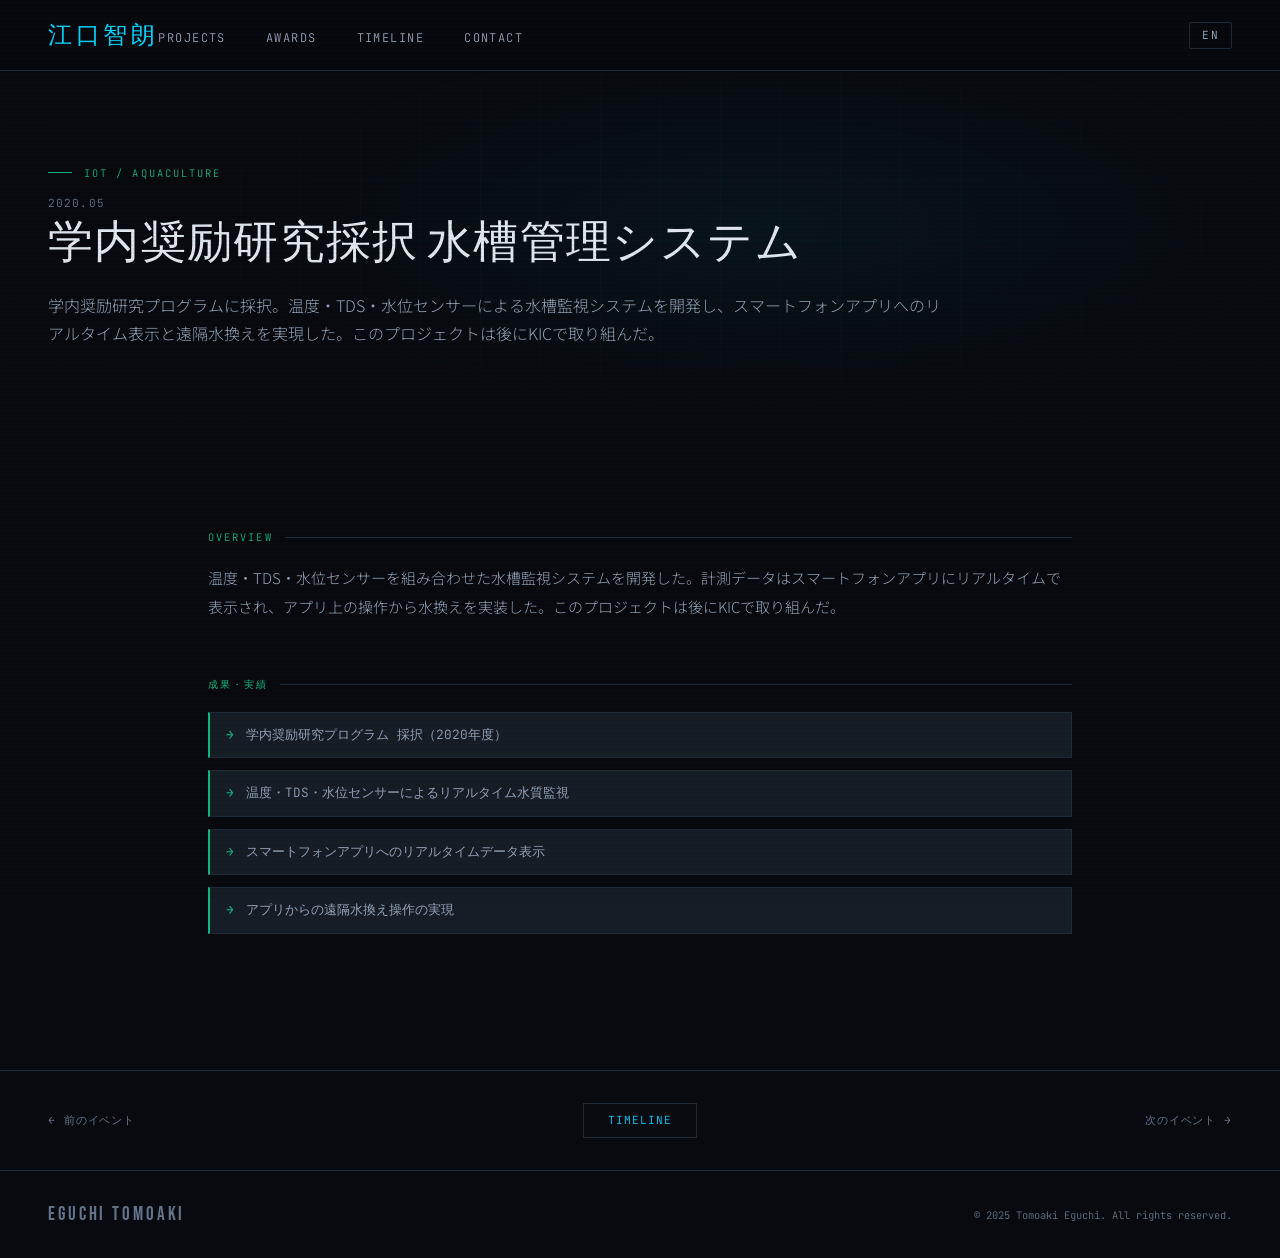
==== pages/2020-aqua-research.html @ 904ca2bc "up" ====
<!DOCTYPE html>
<html lang="ja">
<head>
<meta charset="UTF-8">
<meta name="viewport" content="width=device-width, initial-scale=1.0">
<title>奨励研究採択 水槽管理システム | 江口智朗</title>
<link rel="preconnect" href="https://fonts.googleapis.com">
<link href="https://fonts.googleapis.com/css2?family=Bebas+Neue&family=Noto+Sans+JP:wght@300;400;700&family=JetBrains+Mono:wght@300;400&display=swap" rel="stylesheet">
<link rel="stylesheet" href="../style.css">
<style>
  :root { --cat-color: #10b981; }
</style>
</head>
<body>




<nav>
  <a href="../index.html" class="nav-logo">江口智朗</a>
  <ul class="nav-links">
    <li><a href="../index.html#projects">Projects</a></li>
    <li><a href="../index.html#awards">Awards</a></li>
    <li><a href="../index.html#timeline">Timeline</a></li>
    <li><a href="../index.html#contact">Contact</a></li>
  </ul>
</nav>

<section class="detail-hero">
  <div class="detail-hero-bg"></div>
  <div class="detail-hero-grid"></div>
  <div class="detail-hero-content">
    <div class="detail-category">IoT / Aquaculture</div>
    <div class="detail-date">2020.05</div>
    <div class="detail-title" data-ja="学内奨励研究採択 水槽管理システム" data-en="School Research Grant — Aquarium Management System">学内奨励研究採択 水槽管理システム</div>
    <p class="detail-overview" data-ja="学内奨励研究プログラムに採択。温度・TDS・水位センサーによる水槽監視システムを開発し、スマートフォンアプリへのリアルタイム表示と遠隔水換えを実現した。このプロジェクトは後にKICで取り組んだ。" data-en="Selected for the school's encouragement research program. Developed an aquarium monitoring system using temperature, TDS, and water level sensors, with real-time display on a smartphone app and remote water replacement control.">学内奨励研究プログラムに採択。温度・TDS・水位センサーによる水槽監視システムを開発し、スマートフォンアプリへのリアルタイム表示と遠隔水換えを実現した。このプロジェクトは後にKICで取り組んだ。</p>
  </div>
</section>

<div class="detail-body">
  <div class="detail-section fade-in">
    <div class="detail-section-title">Overview</div>
    <p class="detail-text" data-ja="温度・TDS・水位センサーを組み合わせた水槽監視システムを開発した。計測データはスマートフォンアプリにリアルタイムで表示され、アプリ上の操作から水換えを遠隔実行できる仕組みを構築した。このプロジェクトは後にKICで取り組んだ。" data-en="Developed an aquarium monitoring system combining temperature, TDS, and water level sensors. Measurement data is displayed in real time on a smartphone app, and water replacement can be triggered remotely from the app. This project became the starting point for the business model developed at KIC.">温度・TDS・水位センサーを組み合わせた水槽監視システムを開発した。計測データはスマートフォンアプリにリアルタイムで表示され、アプリ上の操作から水換えを実装した。このプロジェクトは後にKICで取り組んだ。</p>
  </div>

  <div class="detail-section fade-in">
    <div class="detail-section-title" data-ja="成果・実績" data-en="Achievements">成果・実績</div>
    <ul class="detail-list">
      <li data-ja="学内奨励研究プログラム 採択（2020年度）" data-en="Selected for School Encouragement Research Program (FY2020)">学内奨励研究プログラム 採択（2020年度）</li>
      <li data-ja="温度・TDS・水位センサーによるリアルタイム水質監視" data-en="Real-time water quality monitoring via temperature, TDS, and water level sensors">温度・TDS・水位センサーによるリアルタイム水質監視</li>
      <li data-ja="スマートフォンアプリへのリアルタイムデータ表示" data-en="Real-time data display on smartphone app">スマートフォンアプリへのリアルタイムデータ表示</li>
      <li data-ja="アプリからの遠隔水換え操作の実現" data-en="Remote water replacement control via smartphone app">アプリからの遠隔水換え操作の実現</li>
    </ul>
  </div>

</div>

<div class="detail-pagination">
  <a href="2020-kosen-entry.html" class="prev" data-ja="← 前のイベント" data-en="← Previous">← 前のイベント</a>
  <a href="../index.html#timeline" class="back">Timeline</a>
  <a href="2020-robocon.html" class="next" data-ja="次のイベント →" data-en="Next →">次のイベント →</a>
</div>

<footer>
  <div class="footer-logo">EGUCHI TOMOAKI</div>
  <div class="footer-copy">© 2025 Tomoaki Eguchi. All rights reserved.</div>
</footer>

<script>
  window.addEventListener('DOMContentLoaded', function () {
    document.querySelectorAll('.fade-in').forEach(function (el, i) {
      setTimeout(function () { el.classList.add('visible'); }, 100 + i * 80);
    });
  });
</script>
<script src="../lang.js"></script>
</body>
</html>
---- style.css ----
/* =============================================
   共通スタイル — Tomoaki Eguchi Portfolio
   ============================================= */

:root {
  --bg: #080a0f;
  --bg2: #0d1117;
  --bg3: #131920;
  --surface: #161d26;
  --border: #1e2c3a;
  --accent: #00d4ff;
  --accent2: #7c3aed;
  --accent3: #10b981;
  --text: #e2e8f0;
  --text-muted: #64748b;
  --text-dim: #94a3b8;
  --drone: #00d4ff;
  --robocon: #f59e0b;
  --aqua: #10b981;
  --biz: #a78bfa;
}

*, *::before, *::after { box-sizing: border-box; margin: 0; padding: 0; }

html { scroll-behavior: smooth; }

body {
  background: var(--bg);
  color: var(--text);
  font-family: 'Noto Sans JP', sans-serif;
  font-weight: 300;
  overflow-x: hidden;
}

/* Custom cursor */
.cursor {
  width: 8px; height: 8px;
  background: var(--accent);
  border-radius: 50%;
  position: fixed;
  pointer-events: none;
  z-index: 9999;
  transition: transform 0.1s;
  mix-blend-mode: screen;
}
.cursor-ring {
  width: 32px; height: 32px;
  border: 1px solid rgba(0,212,255,0.4);
  border-radius: 50%;
  position: fixed;
  pointer-events: none;
  z-index: 9998;
  transition: all 0.15s ease;
}

/* Scrollbar */
::-webkit-scrollbar { width: 4px; }
::-webkit-scrollbar-track { background: var(--bg); }
::-webkit-scrollbar-thumb { background: var(--accent); border-radius: 2px; }

/* NAV */
nav {
  position: fixed; top: 0; left: 0; right: 0; z-index: 100;
  display: flex; align-items: center; justify-content: space-between;
  padding: 1.2rem 3rem;
  background: rgba(8,10,15,0.85);
  backdrop-filter: blur(20px);
  border-bottom: 1px solid var(--border);
}
.nav-logo {
  font-family: 'Bebas Neue', sans-serif;
  font-size: 1.5rem;
  letter-spacing: 0.15em;
  color: var(--accent);
  text-decoration: none;
}
.nav-links { display: flex; gap: 2.5rem; list-style: none; }
.nav-links a {
  color: var(--text-dim);
  text-decoration: none;
  font-size: 0.75rem;
  letter-spacing: 0.12em;
  text-transform: uppercase;
  font-family: 'JetBrains Mono', monospace;
  transition: color 0.3s;
  position: relative;
}
.nav-links a::after {
  content: '';
  position: absolute; bottom: -3px; left: 0; right: 0; height: 1px;
  background: var(--accent);
  transform: scaleX(0);
  transition: transform 0.3s;
}
.nav-links a:hover { color: var(--accent); }
.nav-links a:hover::after { transform: scaleX(1); }

/* FOOTER */
footer {
  padding: 2rem 3rem;
  border-top: 1px solid var(--border);
  display: flex; justify-content: space-between; align-items: center;
}
.footer-logo {
  font-family: 'Bebas Neue', sans-serif;
  font-size: 1.2rem;
  color: var(--text-muted);
  letter-spacing: 0.15em;
}
.footer-copy {
  font-family: 'JetBrains Mono', monospace;
  font-size: 0.65rem;
  color: var(--text-muted);
}

/* Buttons */
.btn-primary {
  padding: 0.85rem 2rem;
  background: var(--accent);
  color: var(--bg);
  border: none;
  border-radius: 2px;
  font-family: 'JetBrains Mono', monospace;
  font-size: 0.75rem;
  letter-spacing: 0.1em;
  text-transform: uppercase;
  text-decoration: none;
  transition: all 0.3s;
  font-weight: 400;
  display: inline-block;
}
.btn-primary:hover { background: #fff; transform: translateY(-2px); }
.btn-outline {
  padding: 0.85rem 2rem;
  background: transparent;
  color: var(--text-dim);
  border: 1px solid var(--border);
  border-radius: 2px;
  font-family: 'JetBrains Mono', monospace;
  font-size: 0.75rem;
  letter-spacing: 0.1em;
  text-transform: uppercase;
  text-decoration: none;
  transition: all 0.3s;
  display: inline-block;
}
.btn-outline:hover { border-color: var(--accent); color: var(--accent); }

/* ANIMATIONS */
@keyframes fadeUp {
  from { opacity: 0; transform: translateY(20px); }
  to { opacity: 1; transform: translateY(0); }
}

.fade-in {
  opacity: 0;
  transform: translateY(30px);
  transition: opacity 0.7s ease, transform 0.7s ease;
}
.fade-in.visible {
  opacity: 1;
  transform: translateY(0);
}

/* Glitch effect */
@keyframes glitch {
  0% { text-shadow: 2px 0 var(--accent), -2px 0 var(--accent2); }
  25% { text-shadow: -2px 0 var(--accent), 2px 0 var(--accent2); }
  50% { text-shadow: 2px 2px var(--accent3), -2px -2px var(--accent2); }
  75% { text-shadow: -2px 2px var(--accent), 2px -2px var(--accent3); }
  100% { text-shadow: none; }
}

/* Scanline overlay */
body::after {
  content: '';
  position: fixed; inset: 0;
  background: repeating-linear-gradient(
    0deg, transparent, transparent 2px,
    rgba(0,0,0,0.03) 2px, rgba(0,0,0,0.03) 4px
  );
  pointer-events: none;
  z-index: 9990;
}

/* =============================================
   詳細ページ共通スタイル
   ============================================= */

/* Detail Hero */
.detail-hero {
  min-height: 50vh;
  display: flex; align-items: center;
  padding: 8rem 3rem 4rem;
  position: relative;
  overflow: hidden;
}
.detail-hero-bg {
  position: absolute; inset: 0;
  background:
    radial-gradient(ellipse 60% 60% at 60% 50%, var(--hero-glow, rgba(0,212,255,0.05)) 0%, transparent 70%);
}
.detail-hero-grid {
  position: absolute; inset: 0;
  background-image:
    linear-gradient(rgba(0,212,255,0.03) 1px, transparent 1px),
    linear-gradient(90deg, rgba(0,212,255,0.03) 1px, transparent 1px);
  background-size: 60px 60px;
  mask-image: radial-gradient(ellipse 80% 80% at 50% 50%, black 0%, transparent 100%);
}
.detail-hero-content {
  position: relative; z-index: 1;
  max-width: 900px;
}
.detail-category {
  font-family: 'JetBrains Mono', monospace;
  font-size: 0.65rem;
  letter-spacing: 0.2em;
  text-transform: uppercase;
  color: var(--cat-color, var(--accent));
  margin-bottom: 1rem;
  display: flex; align-items: center; gap: 0.75rem;
  opacity: 0;
  animation: fadeUp 0.8s 0.1s forwards;
}
.detail-category::before {
  content: '';
  width: 24px; height: 1px;
  background: var(--cat-color, var(--accent));
}
.detail-date {
  font-family: 'JetBrains Mono', monospace;
  font-size: 0.7rem;
  color: var(--text-muted);
  letter-spacing: 0.1em;
  margin-bottom: 0.75rem;
  opacity: 0;
  animation: fadeUp 0.8s 0.2s forwards;
}
.detail-title {
  font-family: 'Bebas Neue', sans-serif;
  font-size: clamp(1.5rem, 3.5vw, 2.8rem);
  line-height: 1;
  letter-spacing: 0.03em;
  color: var(--text);
  margin-bottom: 1.5rem;
  opacity: 0;
  animation: fadeUp 0.8s 0.3s forwards;
}
.detail-title span { color: var(--cat-color, var(--accent)); }
.detail-overview {
  font-size: 1rem;
  line-height: 1.8;
  color: var(--text-dim);
  max-width: 900px;
  opacity: 0;
  animation: fadeUp 0.8s 0.4s forwards;
}

/* Detail Body */
.detail-body {
  padding: 5rem 3rem;
  max-width: 960px;
  margin: 0 auto;
}
.detail-section {
  margin-bottom: 3.5rem;
}
.detail-section-title {
  font-family: 'JetBrains Mono', monospace;
  font-size: 0.65rem;
  letter-spacing: 0.2em;
  text-transform: uppercase;
  color: var(--cat-color, var(--accent));
  margin-bottom: 1.25rem;
  display: flex; align-items: center; gap: 0.75rem;
}
.detail-section-title::after { content: ''; flex: 1; height: 1px; background: var(--border); }
.detail-text {
  font-size: 0.9375rem;
  line-height: 1.9;
  color: var(--text-dim);
}
.detail-text strong { color: var(--text); font-weight: 400; }
.detail-list {
  list-style: none;
  display: flex; flex-direction: column; gap: 0.75rem;
  margin-top: 1rem;
}
.detail-list li {
  font-family: 'JetBrains Mono', monospace;
  font-size: 0.8rem;
  color: var(--text-dim);
  display: flex; align-items: flex-start; gap: 0.75rem;
  line-height: 1.6;
  padding: 0.75rem 1rem;
  background: var(--surface);
  border: 1px solid var(--border);
  border-left: 2px solid var(--cat-color, var(--accent));
}
.detail-list li::before {
  content: '→';
  color: var(--cat-color, var(--accent));
  flex-shrink: 0;
}

/* Award highlight box */
.award-box {
  background: var(--surface);
  border: 1px solid var(--border);
  border-left: 3px solid #f59e0b;
  padding: 1.5rem 2rem;
  margin-top: 1.5rem;
  display: flex; align-items: center; gap: 1.5rem;
}
.award-box-icon { font-size: 2rem; }
.award-box-label {
  font-family: 'JetBrains Mono', monospace;
  font-size: 0.6rem;
  letter-spacing: 0.15em;
  text-transform: uppercase;
  color: #f59e0b;
  margin-bottom: 0.25rem;
}
.award-box-value {
  font-family: 'Bebas Neue', sans-serif;
  font-size: 1.5rem;
  color: var(--text);
  letter-spacing: 0.05em;
}

/* Tags row */
.detail-tags {
  display: flex; flex-wrap: wrap; gap: 0.5rem;
  margin-top: 1rem;
}
.detail-tag {
  padding: 0.3rem 0.75rem;
  background: var(--surface);
  border: 1px solid var(--border);
  border-radius: 2px;
  font-family: 'JetBrains Mono', monospace;
  font-size: 0.65rem;
  color: var(--text-dim);
}

/* Pagination */
.detail-pagination {
  padding: 2rem 3rem;
  border-top: 1px solid var(--border);
  display: grid;
  grid-template-columns: 1fr auto 1fr;
  align-items: center;
  gap: 1rem;
}
.detail-pagination a {
  font-family: 'JetBrains Mono', monospace;
  font-size: 0.7rem;
  letter-spacing: 0.08em;
  text-transform: uppercase;
  color: var(--text-muted);
  text-decoration: none;
  transition: color 0.3s;
  display: flex; align-items: center; gap: 0.5rem;
}
.detail-pagination a:hover { color: var(--accent); }
.detail-pagination .prev { justify-content: flex-start; }
.detail-pagination .back {
  text-align: center;
  justify-content: center;
  color: var(--accent);
  border: 1px solid var(--border);
  padding: 0.6rem 1.5rem;
  transition: all 0.3s;
}
.detail-pagination .back:hover {
  background: rgba(0,212,255,0.05);
  border-color: var(--accent);
}
.detail-pagination .next { justify-content: flex-end; }
.detail-pagination .disabled { opacity: 0.3; pointer-events: none; }

/* Language toggle button */
#lang-toggle {
  font-family: 'JetBrains Mono', monospace;
  font-size: 0.7rem;
  letter-spacing: 0.12em;
  background: transparent;
  color: var(--text-dim);
  border: 1px solid var(--border);
  padding: 0.35rem 0.75rem;
  border-radius: 2px;
  transition: color 0.3s, border-color 0.3s;
  margin-left: auto;
  flex-shrink: 0;
}
#lang-toggle:hover {
  color: var(--accent);
  border-color: var(--accent);
}

/* Responsive */
@media (max-width: 768px) {
  nav { padding: 1rem 1.5rem; }
  .nav-links { display: none; }
  footer { flex-direction: column; gap: 0.75rem; text-align: center; }
  .detail-hero { padding: 7rem 1.5rem 3rem; }
  .detail-body { padding: 3rem 1.5rem; }
  .detail-pagination { padding: 1.5rem; grid-template-columns: 1fr; gap: 0.75rem; }
  .detail-pagination .prev, .detail-pagination .back, .detail-pagination .next { justify-content: center; }
}
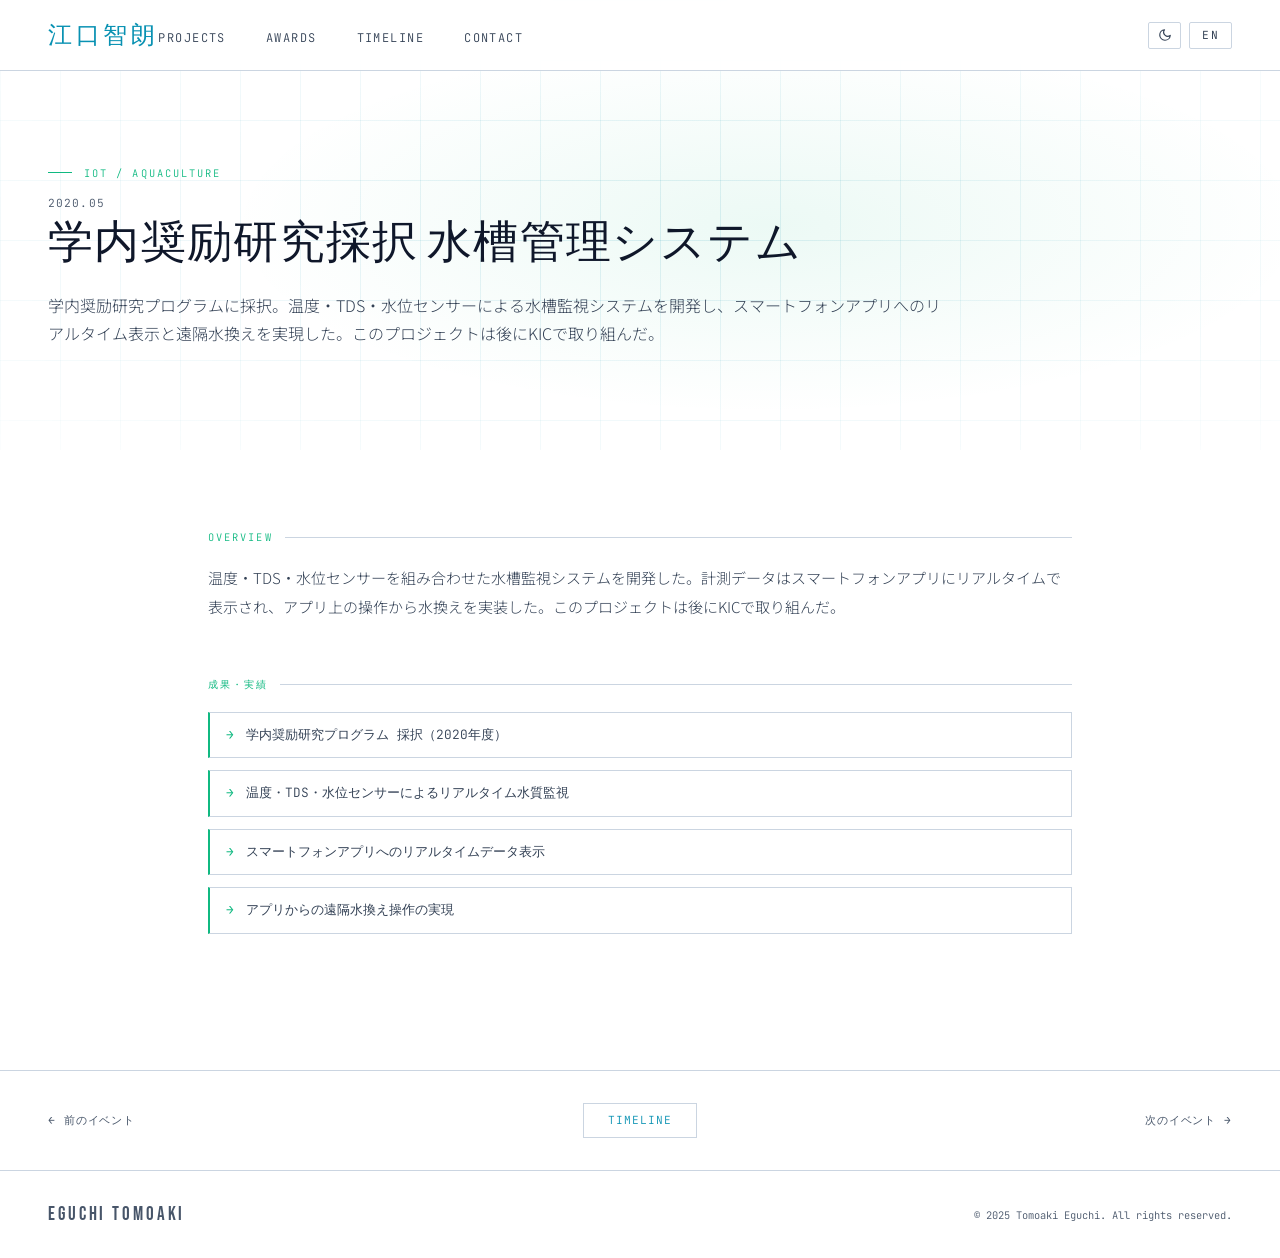
==== commit 0480c078: "ライトモード対応" ====
--- a/pages/2020-aqua-research.html
+++ b/pages/2020-aqua-research.html
@@ -4,11 +4,20 @@
 <meta charset="UTF-8">
 <meta name="viewport" content="width=device-width, initial-scale=1.0">
 <title>奨励研究採択 水槽管理システム | 江口智朗</title>
+<script>
+  // Apply saved theme before paint. Default = light (CSS :root); no system-pref auto-detect.
+  (function () {
+    try {
+      var saved = localStorage.getItem('portfolio-theme');
+      if (saved === 'dark') document.documentElement.setAttribute('data-theme', 'dark');
+    } catch (e) {}
+  })();
+</script>
 <link rel="preconnect" href="https://fonts.googleapis.com">
 <link href="https://fonts.googleapis.com/css2?family=Bebas+Neue&family=Noto+Sans+JP:wght@300;400;700&family=JetBrains+Mono:wght@300;400&display=swap" rel="stylesheet">
 <link rel="stylesheet" href="../style.css">
 <style>
-  :root { --cat-color: #10b981; }
+  :root { --cat-color: var(--aqua); }
 </style>
 </head>
 <body>
@@ -73,6 +82,7 @@
     });
   });
 </script>
+<script src="../theme.js"></script>
 <script src="../lang.js"></script>
 </body>
 </html>
--- a/style.css
+++ b/style.css
@@ -3,6 +3,43 @@
    ============================================= */
 
 :root {
+  /* === Light theme (default) — bright & airy === */
+  --bg: #ffffff;                /* pure white page */
+  --bg2: #f0f9ff;               /* sky-50 — sections gain a soft blue tint */
+  --bg3: #e0f2fe;               /* sky-100 — hover / nested surfaces */
+  --surface: #ffffff;
+  --border: #cbd5e1;            /* slate-300 — visible against bright bg */
+  --accent: #0891b2;            /* cyan-600 — vibrant yet AA-readable */
+  --accent2: #8b5cf6;           /* violet-500 */
+  --accent3: #10b981;           /* emerald-500 */
+  --text: #0f172a;
+  --text-muted: #475569;        /* slate-600 — slightly darker so muted text stays readable on bright bg */
+  --text-dim: #334155;          /* slate-700 */
+  --drone: #0891b2;             /* cyan-600 */
+  --robocon: #ea580c;           /* orange-600 — pops on white */
+  --aqua: #10b981;              /* emerald-500 */
+  --biz: #8b5cf6;               /* violet-500 */
+
+  /* Effect tokens — light theme leans into colorful glows for cheerfulness */
+  --nav-bg: rgba(255, 255, 255, 0.85);
+  --scanline-color: transparent;
+  --cursor-blend: normal;
+  --grid-line: color-mix(in srgb, var(--accent) 12%, transparent);
+  --hero-glow-1: color-mix(in srgb, var(--accent) 16%, transparent);
+  --hero-glow-2: color-mix(in srgb, var(--accent2) 13%, transparent);
+  --accent-soft: color-mix(in srgb, var(--accent) 12%, transparent);
+  --tag-bg: color-mix(in srgb, var(--accent) 6%, transparent);
+  --robocon-soft: color-mix(in srgb, var(--robocon) 14%, transparent);
+  --robocon-border: color-mix(in srgb, var(--robocon) 35%, transparent);
+  --accent-bg-soft: color-mix(in srgb, var(--accent) 14%, transparent);
+  --accent-border-soft: color-mix(in srgb, var(--accent) 30%, transparent);
+  --btn-primary-hover-bg: var(--text);
+
+  color-scheme: light;
+}
+
+:root[data-theme="dark"] {
+  /* === Dark theme === */
   --bg: #080a0f;
   --bg2: #0d1117;
   --bg3: #131920;
@@ -18,6 +55,22 @@
   --robocon: #f59e0b;
   --aqua: #10b981;
   --biz: #a78bfa;
+
+  --nav-bg: rgba(8, 10, 15, 0.85);
+  --scanline-color: rgba(0, 0, 0, 0.03);
+  --cursor-blend: screen;
+  --grid-line: color-mix(in srgb, var(--accent) 3%, transparent);
+  --hero-glow-1: color-mix(in srgb, var(--accent) 4%, transparent);
+  --hero-glow-2: color-mix(in srgb, var(--accent2) 5%, transparent);
+  --accent-soft: color-mix(in srgb, var(--accent) 5%, transparent);
+  --tag-bg: rgba(255, 255, 255, 0.02);
+  --robocon-soft: color-mix(in srgb, var(--robocon) 10%, transparent);
+  --robocon-border: color-mix(in srgb, var(--robocon) 30%, transparent);
+  --accent-bg-soft: color-mix(in srgb, var(--accent) 10%, transparent);
+  --accent-border-soft: color-mix(in srgb, var(--accent) 20%, transparent);
+  --btn-primary-hover-bg: #ffffff;
+
+  color-scheme: dark;
 }
 
 *, *::before, *::after { box-sizing: border-box; margin: 0; padding: 0; }
@@ -41,11 +94,11 @@
   pointer-events: none;
   z-index: 9999;
   transition: transform 0.1s;
-  mix-blend-mode: screen;
+  mix-blend-mode: var(--cursor-blend);
 }
 .cursor-ring {
   width: 32px; height: 32px;
-  border: 1px solid rgba(0,212,255,0.4);
+  border: 1px solid color-mix(in srgb, var(--accent) 40%, transparent);
   border-radius: 50%;
   position: fixed;
   pointer-events: none;
@@ -63,7 +116,7 @@
   position: fixed; top: 0; left: 0; right: 0; z-index: 100;
   display: flex; align-items: center; justify-content: space-between;
   padding: 1.2rem 3rem;
-  background: rgba(8,10,15,0.85);
+  background: var(--nav-bg);
   backdrop-filter: blur(20px);
   border-bottom: 1px solid var(--border);
 }
@@ -129,7 +182,7 @@
   font-weight: 400;
   display: inline-block;
 }
-.btn-primary:hover { background: #fff; transform: translateY(-2px); }
+.btn-primary:hover { background: var(--btn-primary-hover-bg); transform: translateY(-2px); }
 .btn-outline {
   padding: 0.85rem 2rem;
   background: transparent;
@@ -171,13 +224,13 @@
   100% { text-shadow: none; }
 }
 
-/* Scanline overlay */
+/* Scanline overlay (dark mode only — light theme sets --scanline-color: transparent) */
 body::after {
   content: '';
   position: fixed; inset: 0;
   background: repeating-linear-gradient(
     0deg, transparent, transparent 2px,
-    rgba(0,0,0,0.03) 2px, rgba(0,0,0,0.03) 4px
+    var(--scanline-color) 2px, var(--scanline-color) 4px
   );
   pointer-events: none;
   z-index: 9990;
@@ -198,13 +251,13 @@
 .detail-hero-bg {
   position: absolute; inset: 0;
   background:
-    radial-gradient(ellipse 60% 60% at 60% 50%, var(--hero-glow, rgba(0,212,255,0.05)) 0%, transparent 70%);
+    radial-gradient(ellipse 60% 60% at 60% 50%, var(--hero-glow, color-mix(in srgb, var(--cat-color, var(--accent)) 8%, transparent)) 0%, transparent 70%);
 }
 .detail-hero-grid {
   position: absolute; inset: 0;
   background-image:
-    linear-gradient(rgba(0,212,255,0.03) 1px, transparent 1px),
-    linear-gradient(90deg, rgba(0,212,255,0.03) 1px, transparent 1px);
+    linear-gradient(var(--grid-line, color-mix(in srgb, var(--accent) 8%, transparent)) 1px, transparent 1px),
+    linear-gradient(90deg, var(--grid-line, color-mix(in srgb, var(--accent) 8%, transparent)) 1px, transparent 1px);
   background-size: 60px 60px;
   mask-image: radial-gradient(ellipse 80% 80% at 50% 50%, black 0%, transparent 100%);
 }
@@ -308,7 +361,7 @@
 .award-box {
   background: var(--surface);
   border: 1px solid var(--border);
-  border-left: 3px solid #f59e0b;
+  border-left: 3px solid var(--robocon);
   padding: 1.5rem 2rem;
   margin-top: 1.5rem;
   display: flex; align-items: center; gap: 1.5rem;
@@ -319,7 +372,7 @@
   font-size: 0.6rem;
   letter-spacing: 0.15em;
   text-transform: uppercase;
-  color: #f59e0b;
+  color: var(--robocon);
   margin-bottom: 0.25rem;
 }
 .award-box-value {
@@ -374,13 +427,14 @@
   transition: all 0.3s;
 }
 .detail-pagination .back:hover {
-  background: rgba(0,212,255,0.05);
+  background: var(--accent-soft);
   border-color: var(--accent);
 }
 .detail-pagination .next { justify-content: flex-end; }
 .detail-pagination .disabled { opacity: 0.3; pointer-events: none; }
 
-/* Language toggle button */
+/* Theme + Language toggle buttons (injected by theme.js / lang.js) */
+#theme-toggle,
 #lang-toggle {
   font-family: 'JetBrains Mono', monospace;
   font-size: 0.7rem;
@@ -390,13 +444,27 @@
   border: 1px solid var(--border);
   padding: 0.35rem 0.75rem;
   border-radius: 2px;
-  transition: color 0.3s, border-color 0.3s;
+  transition: color 0.3s, border-color 0.3s, background 0.3s;
+  flex-shrink: 0;
+  cursor: pointer;
+  margin-left: 0.5rem;
+}
+/* Whichever toggle ends up first in the nav gets pushed to the right */
+nav > #theme-toggle:first-of-type,
+nav > #lang-toggle:first-of-type {
   margin-left: auto;
-  flex-shrink: 0;
-}
+}
+#theme-toggle {
+  padding: 0.35rem 0.55rem;
+  display: inline-flex;
+  align-items: center;
+  justify-content: center;
+}
+#theme-toggle:hover,
 #lang-toggle:hover {
   color: var(--accent);
   border-color: var(--accent);
+  background: var(--accent-soft);
 }
 
 /* Responsive */
